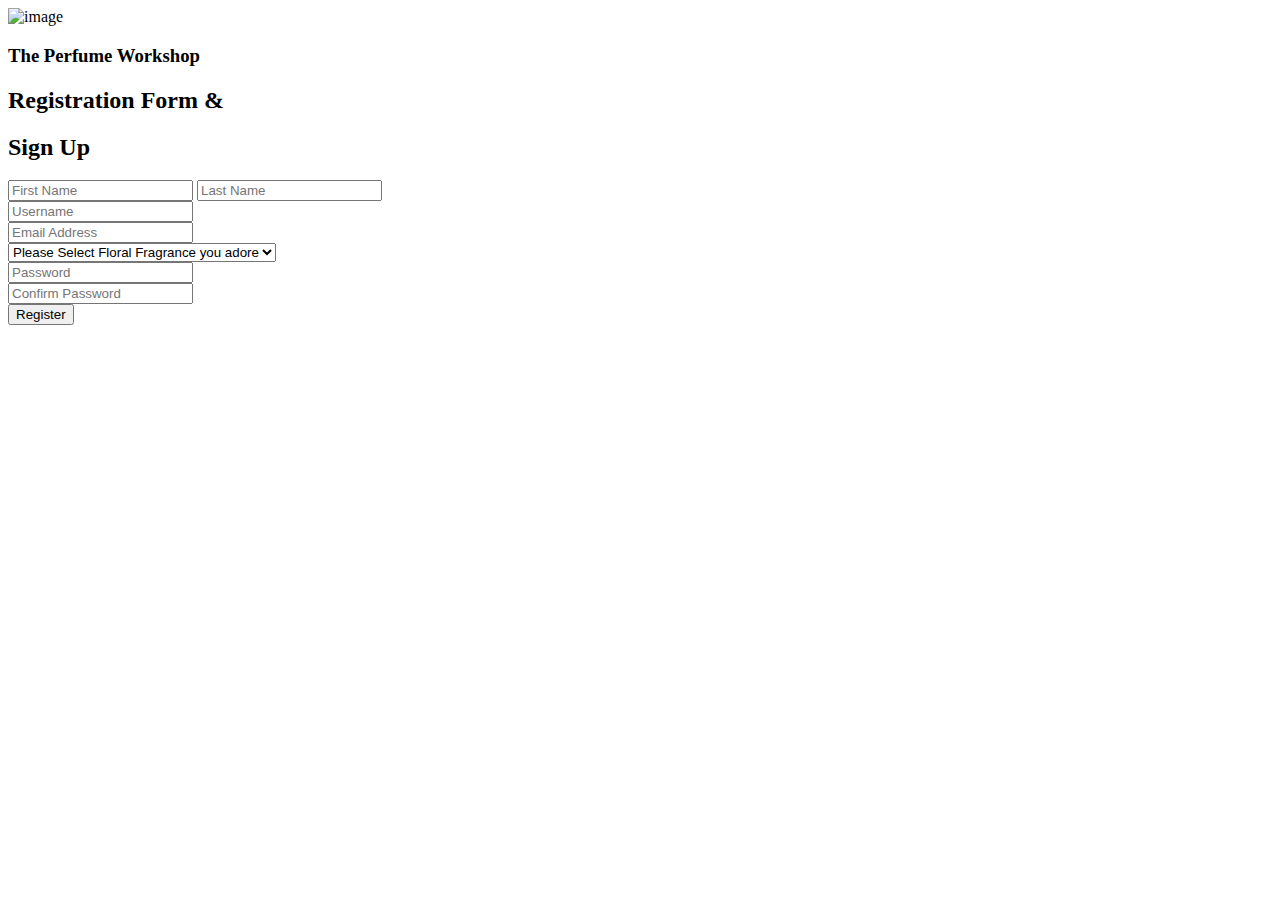
==== form.html @ a6cea816 "Update form.html" ====
<!DOCTYPE html>
<html lang="en">
<head>
    <meta charset="UTF-8">
    <meta http-equiv="X-UA-Compatible" content="IE=edge">
    <meta name="viewport" content="width=device-width, initial-scale=1.0">
    <title> Registration Form</title>
    <link rel="stylesheet" href="form.css">
</head>
<body>
<main>
  <div class="wrapper">
    <div class="inner">
      <div class="image-holder">
        <img src= "images/atomizerflip.png" alt="image">
      </div>
      <form id ="registrationForm">
        <h3> The Perfume Workshop</h3>
        <h2>Registration Form & </h2>
        <h2>Sign Up</h2>

        <div class ="form-group">
            <input type="text" placeholder="First Name" class="form-control"required>
            <input type="text" placeholder="Last Name" class="form-control"required>
         </div>

        <div class="form-wrapper">
            <input type="text" placeholder="Username" class="form-control" required>
          </div>
        <div class="form-wrapper">
           <input type="text" placeholder="Email Address" class="form-control"required>
      </div>

      <div class="form-wrapper">
        <select name="" id="" class="form-control" required>
          <option value="" disabled selected>Please Select Floral Fragrance you adore</option>
          <option value="male">Jasmine</option>
          <option value="female">Rose</option> 
          <option value="other">Tuberose</option> 
          </select>
       </div>

       <div class="form-wrapper">
        <input type="password" 
              placeholder="Password" 
              class="form-control" required>
       </div>

          <div class="form-wrapper">
            <input type="password" 
                    placeholder="Confirm Password" 
                    class="form-control" required>
          </div>

  <!----- <button id="registerButton">Register</button>--->
        <button id='registerButton' type ="submit">Register</button>
      </form>
     </div>
    </div>
  </main>

  <script src="script.js"></script>
 </body>
</html>
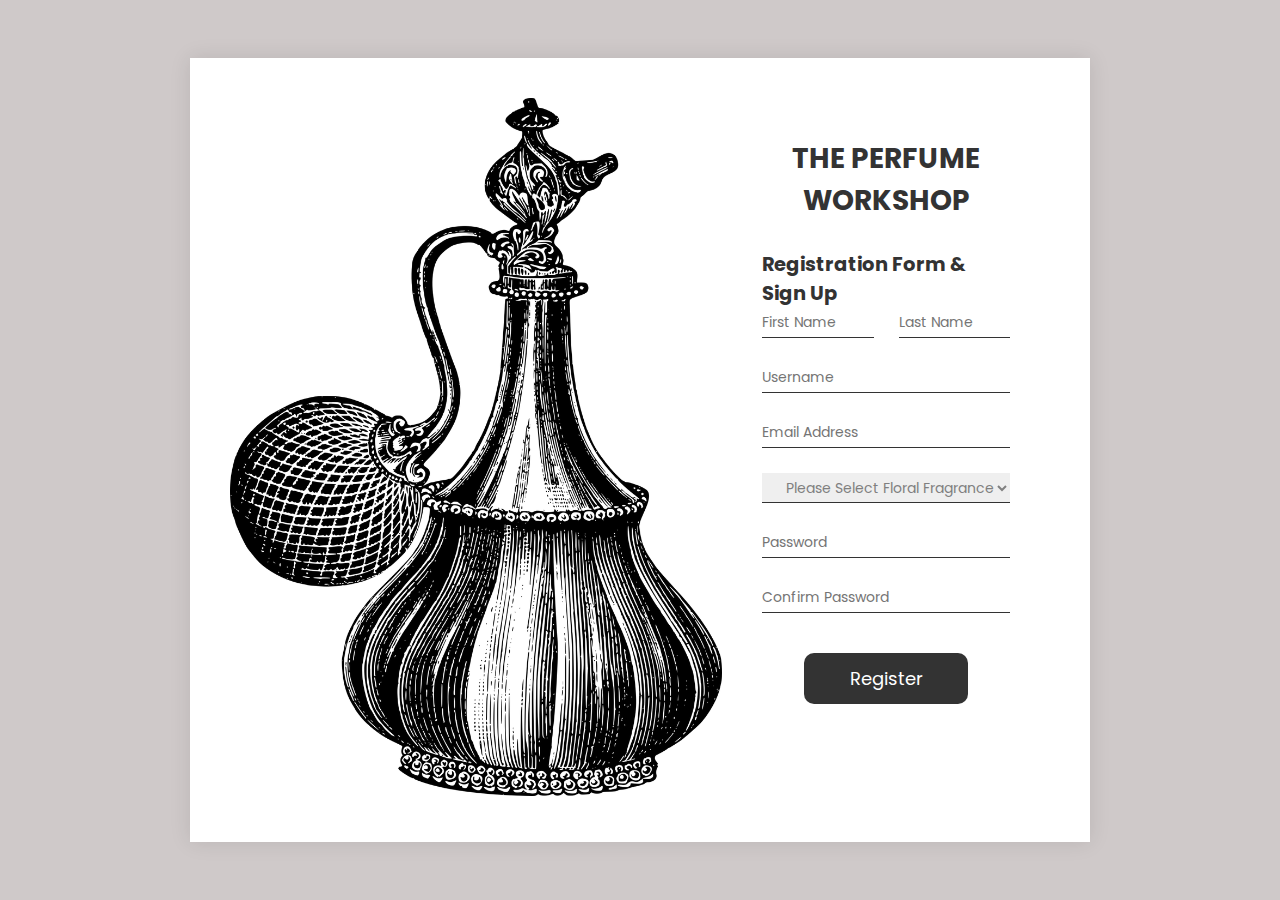
==== commit 565ebc13: "Add files via upload" ====
--- a/form.html
+++ b/form.html
@@ -62,4 +62,4 @@
   <script src="script.js"></script>
  </body>
 </html>
-    
+    --- a/form.css
+++ b/form.css
@@ -0,0 +1,145 @@
+/*=====Google Fonts====*/
+@import url("https://fonts.googleapis.com/css2?family=Poppins:wght@200;300;400;600;700;800&display=swap");
+
+* {
+    box-sizing: border-box;
+    margin: 0;
+    padding:0
+}
+
+body {
+    background-color: rgb(207, 201, 201);
+    font-family: "Poppins",  sans-serif;
+    color: #333;
+    display: flex;
+    font-size: 13px;
+    justify-content: center;
+    align-items: center;
+    min-height: 100vh;
+}
+
+input, select, button{
+  font-family:"Poppins",  sans-serif; 
+  color: #333;
+  font-size: 14px;
+}
+
+h3,h4 {
+  margin: 0;
+}
+img {
+  max-width:100%
+}
+:focus {
+  outline: none;
+}
+.wrapper {
+  min-height: 100vh;
+  background-size: cover;
+  background-repeat: no-repeat;
+  display: flex;
+  align-items: center;
+  justify-content: center;
+}
+
+.inner{
+  padding: 40px;
+  background-color: #fff;
+  max-width: 1000px;
+  width: 90%;
+  margin: auto;
+  display: flex;
+  box-shadow: 0 0 20px rgba(0,0,0,0.1);
+}
+.inner .image-holder {
+  width: 80%;
+}
+.inner form {
+  width:50%;
+  padding:40px;
+}
+
+.inner h3 {
+  text-transform: uppercase;
+  font-size: 28px;
+  text-align: center;
+  margin-bottom: 28px;
+}
+
+.form-group {
+  display: flex;
+}
+
+.form-group-input {
+  width:50%;
+}
+.form-group input:first-child{
+  margin-right: 25px;
+}
+.form-wrapper {
+  position:relative;
+}
+
+.form-control {
+  border: 1px solid #333;
+  border: none;
+  border-bottom: 1px solid #333;
+  display: block;
+  width: 100%;
+  height:30px;
+  padding-right: 0;
+  margin-bottom: 25px;
+}
+
+select {
+  cursor: pointer;
+  color:gray;
+  padding-left: 20px;
+}
+
+select-option [value=""] [disabled]{
+  display:none;
+}
+
+button {
+  border:none;
+  border-radius:10px ;
+  width: 164px;
+  height: 51px;
+  margin: auto;
+  margin-top: 40px;
+  cursor: pointer;
+  display: flex;
+  align-items: center;
+  justify-content: center;
+  padding-left: 0;
+  background: #333 ;
+  font-size: 18px;
+  color: #fff;
+}
+button:hover{
+  background: #3c0101;
+}
+
+@media (max-width: 767px){
+  inner{
+    display: block;
+}
+.inner .image-holder {
+  width: 100%;
+}
+.inner form {
+  width: 100%;
+  padding: 40px 0 30px;
+}
+button {
+margin-top: 60px;
+}
+}
+
+
+
+
+
+   
+ 